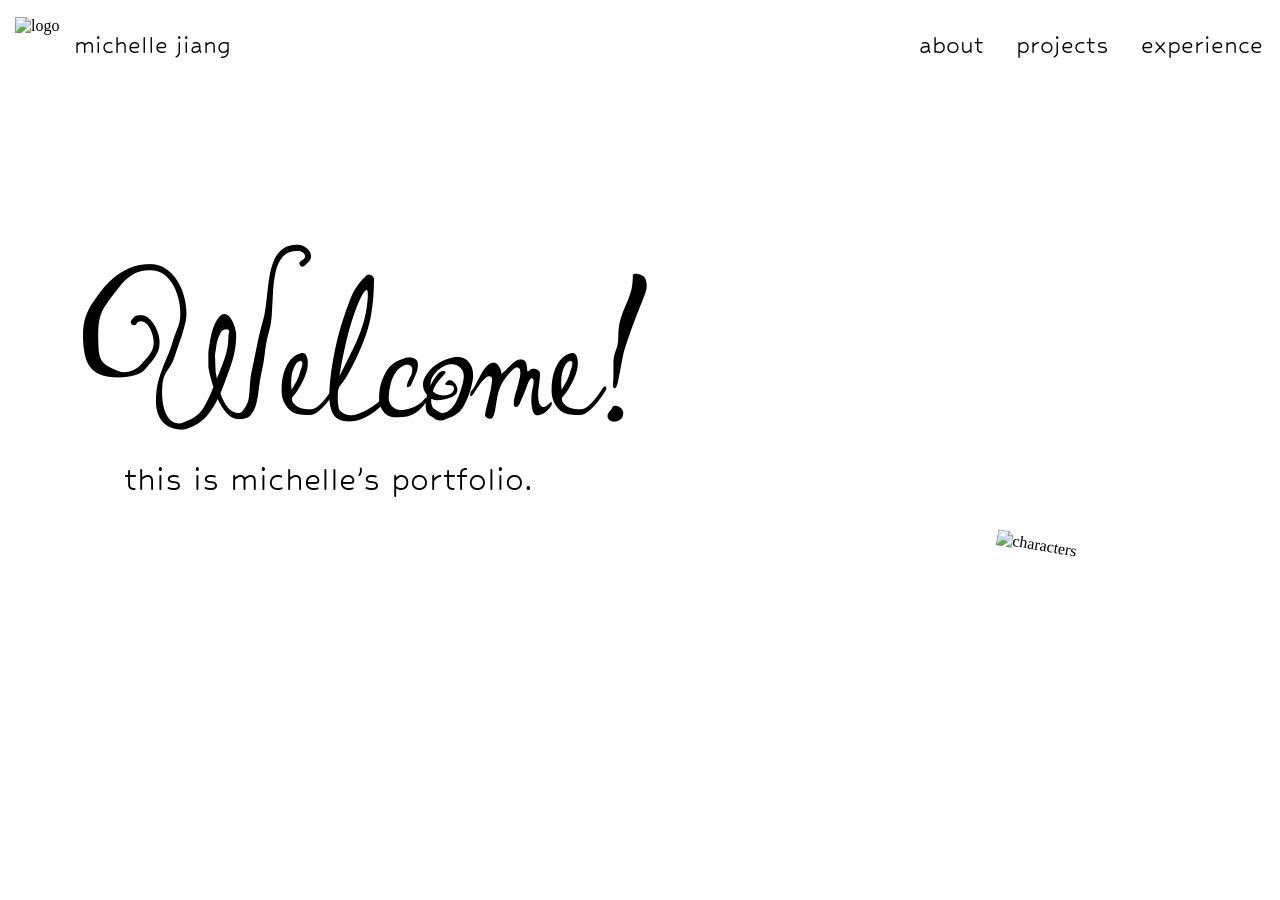
==== index.html @ 2a0ef726 "icon in tab update the icon in tab to have the image saved locally!" ====
<!DOCTYPE html>
<html lang="en">
<head>
    <meta charset="utf-8">
    <meta name="viewport" content="width=device-width, initial-scale=1.0">
    <title>Michelle Jiang</title>
    <link rel="icon" type="image/png" href="favicon.png">
    <link rel="preconnect" href="https://fonts.googleapis.com">
    <link rel="preconnect" href="https://fonts.gstatic.com" crossorigin>
    <link href="https://fonts.googleapis.com/css2?family=Ingrid+Darling&family=Hubballi&display=swap" rel="stylesheet">
    <style>
        * {
            margin: 0;
            padding: 0;
            box-sizing: border-box;
        }

        html, body {
            width: 100%;
            height: 100%;
        }

        body {
            background: white;
            overflow: hidden;
        }

        /* Scale all values from a 1440px design width using vw units (px / 14.4) */
        .page {
            position: relative;
            width: 100vw;
            height: 100vh;
        }

        /* Logo star image: left 17px, top 19px, 72x53px */
        .logo-img {
            position: absolute;
            left: 1.18vw;
            top: 1.32vw;
            width: 5vw;
            height: 3.68vw;
            object-fit: contain;
        }

        /* "michelle jiang": left 83px, top 36px, 36px font */
        .site-name {
            position: absolute;
            left: 5.76vw;
            top: 2.5vw;
            font-family: 'Hubballi', sans-serif;
            font-size: 2.15vw;
            color: black;
            white-space: nowrap;
            text-decoration: none;
        }

        /* Nav links: top 36px, 36px font */
        nav {
            position: absolute;
            right: 1.32vw;
            top: 2.5vw;
            display: flex;
            gap: 2.5vw;
        }

        nav a {
            font-family: 'Hubballi', sans-serif;
            font-size: 2.15vw;
            color: black;
            text-decoration: none;
            white-space: nowrap;
        }

        nav a:hover {
            opacity: 0.6;
        }

        /* "Welcome!": left 90px, top 310px, 256px font */
        .welcome {
            position: absolute;
            left: 6.25vw;
            top: 19.5vw;
            font-family: 'Ingrid Darling', sans-serif;
            font-size: 17.78vw;
            color: black;
            line-height: 1;
        }

        /* "this is michelle's portfolio.": left 140px, top 586px, 64px font */
        .tagline {
            position: absolute;
            left: 9.72vw;
            top: 36vw;
            font-family: 'Hubballi', sans-serif;
            font-size: 3vw;
            color: black;
            white-space: nowrap;
        }

        /* Characters image: bottom-right, moved up to fit within viewport */
        .characters {
            position: absolute;
            left: 76.74vw;
            top: 43vw;
            width: 20.55vw;
            height: 13.52vw;
            object-fit: contain;
            transform: rotate(9.65deg);
        }
    </style>
</head>
<body>
    <div class="page">
        <img class="logo-img" src="https://www.figma.com/api/mcp/asset/b4157d5f-6443-4d52-a581-0af12d80ad2c" alt="logo">
        <a class="site-name" href="#">michelle jiang</a>
        <nav>
            <a href="about.html">about</a>
            <a href="projects.html">projects</a>
            <a href="experience.html">experience</a>
        </nav>
        <p class="welcome">Welcome!</p>
        <p class="tagline">this is michelle&#8217;s portfolio.</p>
        <img class="characters" src="https://www.figma.com/api/mcp/asset/5aee02d1-0fac-4614-9560-5fb052fec30f" alt="characters">
    </div>
</body>
</html>
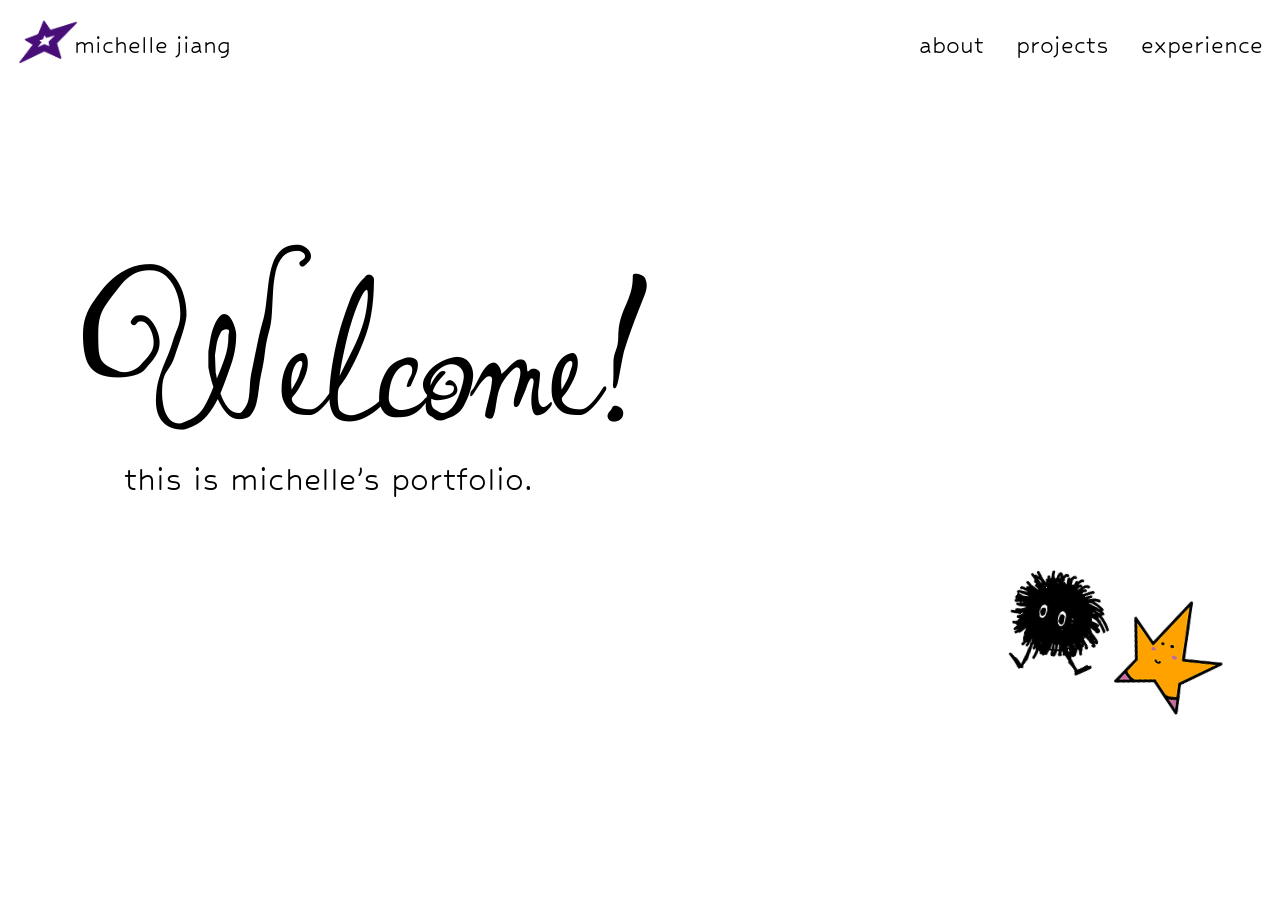
==== commit 990d685b: "updated expired photos" ====
--- a/index.html
+++ b/index.html
@@ -111,7 +111,7 @@
 </head>
 <body>
     <div class="page">
-        <img class="logo-img" src="https://www.figma.com/api/mcp/asset/b4157d5f-6443-4d52-a581-0af12d80ad2c" alt="logo">
+        <img class="logo-img" src="assets/logo.png" alt="logo">
         <a class="site-name" href="#">michelle jiang</a>
         <nav>
             <a href="about.html">about</a>
@@ -120,7 +120,7 @@
         </nav>
         <p class="welcome">Welcome!</p>
         <p class="tagline">this is michelle&#8217;s portfolio.</p>
-        <img class="characters" src="https://www.figma.com/api/mcp/asset/5aee02d1-0fac-4614-9560-5fb052fec30f" alt="characters">
+        <img class="characters" src="assets/twoLittleGuys.png" alt="characters">
     </div>
 </body>
 </html>
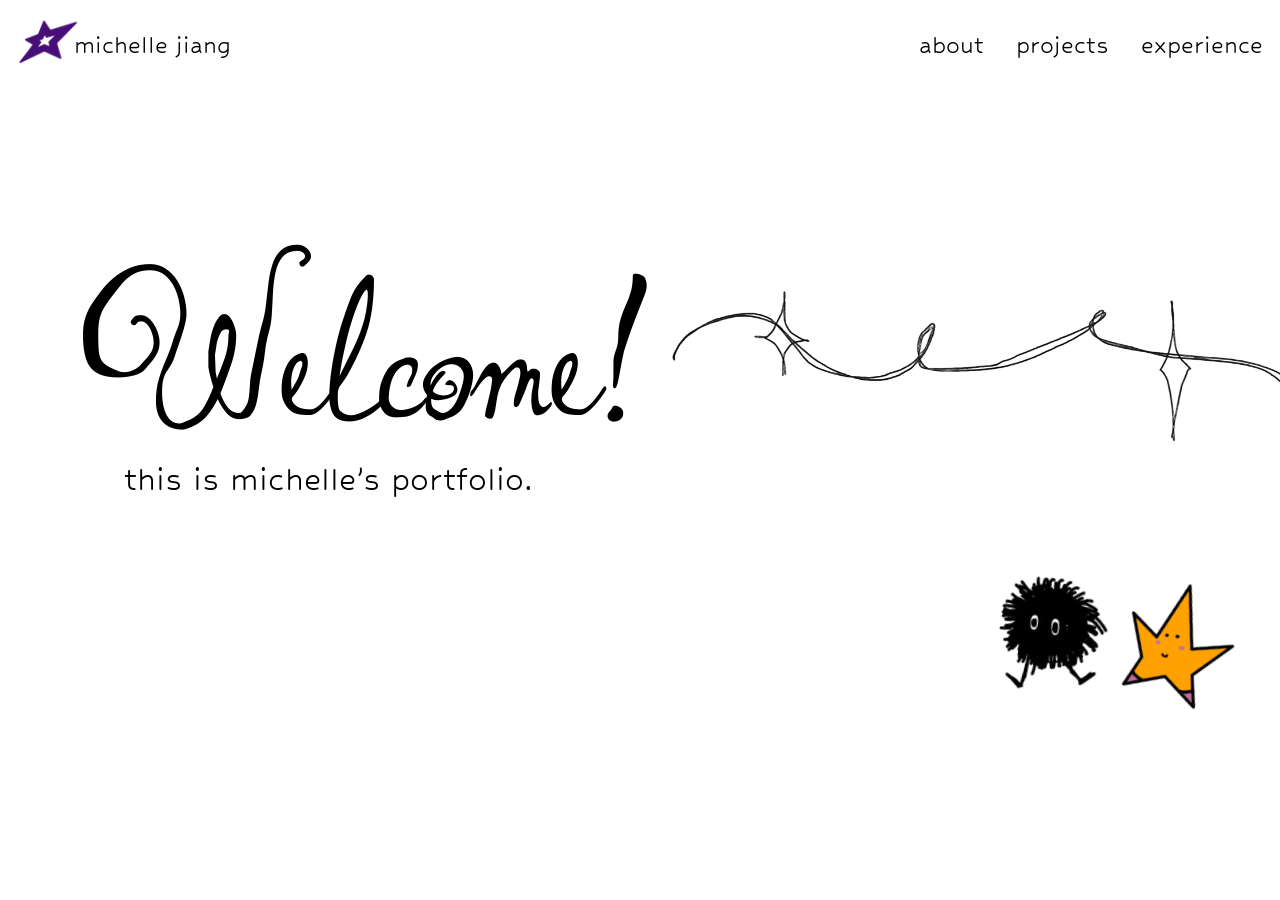
==== commit df1c829c: "minor updates changed pngs to svgs and higher quality images, added missing line art to home screen" ====
--- a/index.html
+++ b/index.html
@@ -32,6 +32,11 @@
             height: 100vh;
         }
 
+        /* On desktop the nav-row children are absolute, so this wrapper is invisible */
+        .nav-row {
+            display: contents;
+        }
+
         /* Logo star image: left 17px, top 19px, 72x53px */
         .logo-img {
             position: absolute;
@@ -95,6 +100,15 @@
             font-size: 3vw;
             color: black;
             white-space: nowrap;
+        }
+
+        /* Line art: vertically centered with welcome text, flush to right edge */
+        .line-art {
+            position: absolute;
+            left: 52vw;
+            top: 21.3vw;
+            width: 52vw;
+            height: auto;
         }
 
         /* Characters image: bottom-right, moved up to fit within viewport */
@@ -107,12 +121,138 @@
             object-fit: contain;
             transform: rotate(9.65deg);
         }
+
+        /* ── Tablet (768px – 1024px) ── */
+        @media (max-width: 1024px) {
+            .logo-img {
+                width: 40px;
+                height: 30px;
+                left: 16px;
+                top: 14px;
+            }
+
+            .site-name {
+                left: 64px;
+                top: 18px;
+                font-size: 20px;
+            }
+
+            nav {
+                right: 16px;
+                top: 18px;
+                gap: 20px;
+            }
+
+            nav a {
+                font-size: 20px;
+            }
+
+            .welcome {
+                left: 5vw;
+                top: 18vw;
+                font-size: 18vw;
+            }
+
+            .tagline {
+                left: 7vw;
+                top: 36vw;
+                font-size: 3.5vw;
+            }
+
+            .characters {
+                left: 68vw;
+                top: 44vw;
+                width: 28vw;
+                height: 18vw;
+            }
+
+            .line-art {
+                top: 20vw;
+                width: 48vw;
+            }
+        }
+
+        /* ── Mobile (<768px) ── */
+        @media (max-width: 767px) {
+            body {
+                overflow: auto;
+                height: auto;
+            }
+
+            .page {
+                position: static;
+                height: auto;
+                min-height: 100vh;
+                width: 100%;
+                display: flex;
+                flex-direction: column;
+                padding: 14px 20px 40px;
+            }
+
+            /* nav-row: logo + site name side by side */
+            .nav-row {
+                display: flex;
+                align-items: center;
+                gap: 10px;
+                margin-bottom: 8px;
+            }
+
+            .logo-img {
+                position: static;
+                width: 36px;
+                height: 26px;
+                flex-shrink: 0;
+            }
+
+            .site-name {
+                position: static;
+                font-size: 18px;
+            }
+
+            /* Nav links row below logo */
+            nav {
+                position: static;
+                gap: 20px;
+                justify-content: flex-start;
+                margin-bottom: 4px;
+            }
+
+            nav a {
+                font-size: 16px;
+            }
+
+            /* Main content stacked */
+            .welcome {
+                position: static;
+                font-size: 21vw;
+                line-height: 1;
+                margin-top: 20px;
+            }
+
+            .tagline {
+                position: static;
+                font-size: 5.5vw;
+                white-space: normal;
+                margin-top: 10px;
+            }
+
+            /* Hide characters — they'd overflow and overlap text */
+            .characters {
+                display: none;
+            }
+
+            .line-art {
+                display: none;
+            }
+        }
     </style>
 </head>
 <body>
     <div class="page">
-        <img class="logo-img" src="assets/logo.png" alt="logo">
-        <a class="site-name" href="#">michelle jiang</a>
+        <div class="nav-row">
+            <a href="#"><img class="logo-img" src="assets/logo.svg" alt="logo"></a>
+            <a class="site-name" href="#">michelle jiang</a>
+        </div>
         <nav>
             <a href="about.html">about</a>
             <a href="projects.html">projects</a>
@@ -120,7 +260,8 @@
         </nav>
         <p class="welcome">Welcome!</p>
         <p class="tagline">this is michelle&#8217;s portfolio.</p>
-        <img class="characters" src="assets/twoLittleGuys.png" alt="characters">
+        <img class="line-art" src="assets/lineArt-home.svg" alt="line art">
+        <img class="characters" src="assets/twoLittleGuys.svg" alt="characters">
     </div>
 </body>
 </html>
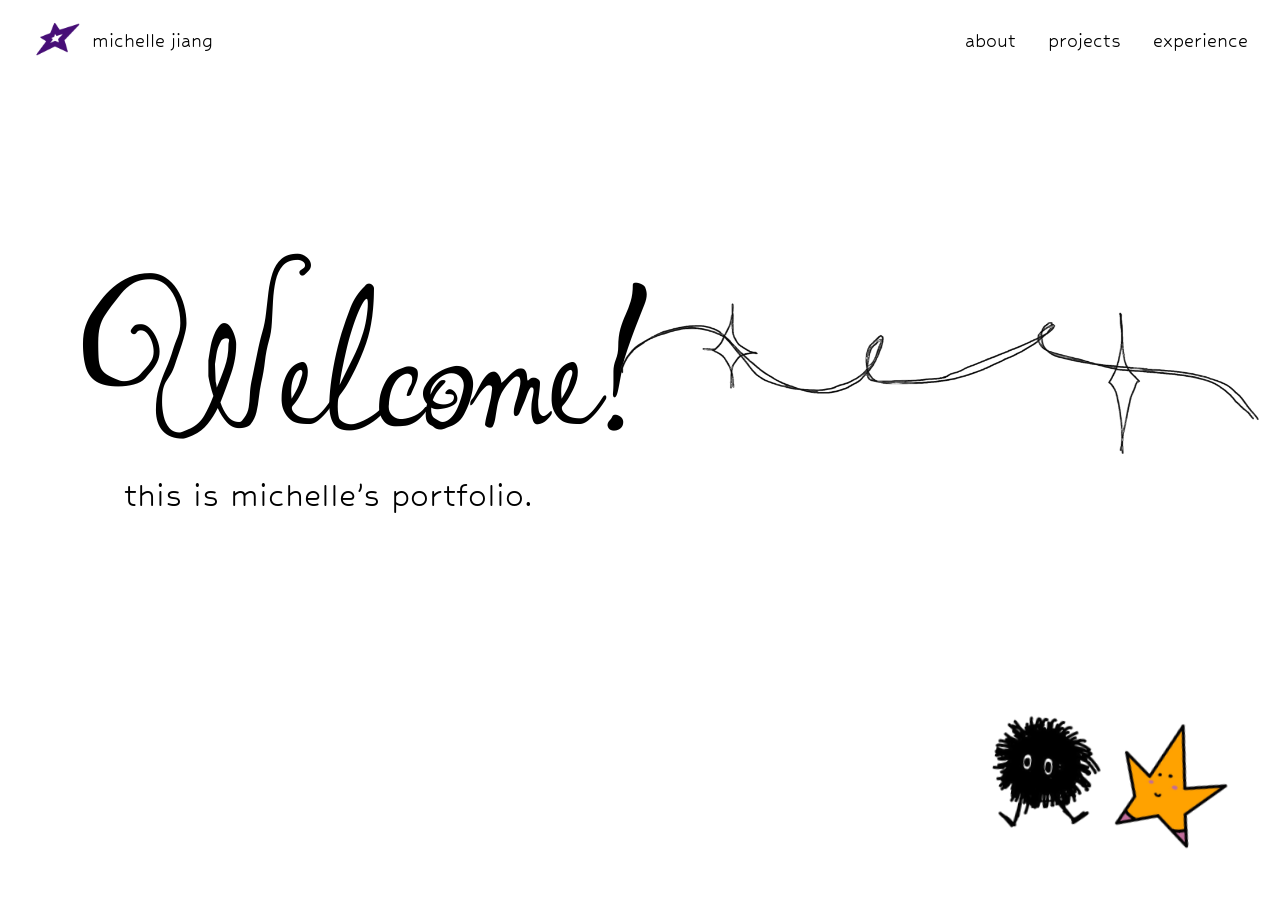
==== commit e999d0b7: "some random updates changing size of screen" ====
--- a/index.html
+++ b/index.html
@@ -8,248 +8,91 @@
     <link rel="preconnect" href="https://fonts.googleapis.com">
     <link rel="preconnect" href="https://fonts.gstatic.com" crossorigin>
     <link href="https://fonts.googleapis.com/css2?family=Ingrid+Darling&family=Hubballi&display=swap" rel="stylesheet">
+    <link rel="stylesheet" href="style.css">
     <style>
-        * {
-            margin: 0;
-            padding: 0;
-            box-sizing: border-box;
+        /* ── Home — mobile base ── */
+        body {
+            display: flex;
+            flex-direction: column;
+            min-height: 100vh;
         }
 
-        html, body {
-            width: 100%;
-            height: 100%;
+        .home-main {
+            flex: 1;
+            padding: 1.25rem 1.25rem 2.5rem;
+            display: flex;
+            flex-direction: column;
         }
 
-        body {
-            background: white;
-            overflow: hidden;
+        .welcome {
+            font-family: var(--font-display);
+            font-size: clamp(3rem, 21vw, 18rem);
+            line-height: 1;
+            margin-top: 1rem;
         }
 
-        /* Scale all values from a 1440px design width using vw units (px / 14.4) */
-        .page {
-            position: relative;
-            width: 100vw;
-            height: 100vh;
+        .tagline {
+            font-family: var(--font-body);
+            font-size: clamp(1rem, 5.5vw, 1.5rem);
+            margin-top: 0.5rem;
         }
 
-        /* On desktop the nav-row children are absolute, so this wrapper is invisible */
-        .nav-row {
-            display: contents;
-        }
+        .line-art,
+        .characters { display: none; }
 
-        /* Logo star image: left 17px, top 19px, 72x53px */
-        .logo-img {
-            position: absolute;
-            left: 1.18vw;
-            top: 1.32vw;
-            width: 5vw;
-            height: 3.68vw;
-            object-fit: contain;
-        }
-
-        /* "michelle jiang": left 83px, top 36px, 36px font */
-        .site-name {
-            position: absolute;
-            left: 5.76vw;
-            top: 2.5vw;
-            font-family: 'Hubballi', sans-serif;
-            font-size: 2.15vw;
-            color: black;
-            white-space: nowrap;
-            text-decoration: none;
-        }
-
-        /* Nav links: top 36px, 36px font */
-        nav {
-            position: absolute;
-            right: 1.32vw;
-            top: 2.5vw;
-            display: flex;
-            gap: 2.5vw;
-        }
-
-        nav a {
-            font-family: 'Hubballi', sans-serif;
-            font-size: 2.15vw;
-            color: black;
-            text-decoration: none;
-            white-space: nowrap;
-        }
-
-        nav a:hover {
-            opacity: 0.6;
-        }
-
-        /* "Welcome!": left 90px, top 310px, 256px font */
-        .welcome {
-            position: absolute;
-            left: 6.25vw;
-            top: 19.5vw;
-            font-family: 'Ingrid Darling', sans-serif;
-            font-size: 17.78vw;
-            color: black;
-            line-height: 1;
-        }
-
-        /* "this is michelle's portfolio.": left 140px, top 586px, 64px font */
-        .tagline {
-            position: absolute;
-            left: 9.72vw;
-            top: 36vw;
-            font-family: 'Hubballi', sans-serif;
-            font-size: 3vw;
-            color: black;
-            white-space: nowrap;
-        }
-
-        /* Line art: vertically centered with welcome text, flush to right edge */
-        .line-art {
-            position: absolute;
-            left: 52vw;
-            top: 21.3vw;
-            width: 52vw;
-            height: auto;
-        }
-
-        /* Characters image: bottom-right, moved up to fit within viewport */
-        .characters {
-            position: absolute;
-            left: 76.74vw;
-            top: 43vw;
-            width: 20.55vw;
-            height: 13.52vw;
-            object-fit: contain;
-            transform: rotate(9.65deg);
-        }
-
-        /* ── Tablet (768px – 1024px) ── */
-        @media (max-width: 1024px) {
-            .logo-img {
-                width: 40px;
-                height: 30px;
-                left: 16px;
-                top: 14px;
+        /* ── Desktop (1024px+) — artistic single-screen layout ── */
+        @media (min-width: 1024px) {
+            body {
+                overflow: hidden;
+                height: 100vh;
             }
 
-            .site-name {
-                left: 64px;
-                top: 18px;
-                font-size: 20px;
-            }
-
-            nav {
-                right: 16px;
-                top: 18px;
-                gap: 20px;
-            }
-
-            nav a {
-                font-size: 20px;
+            .home-main {
+                position: relative;
+                padding: 0;
+                overflow: hidden;
             }
 
             .welcome {
-                left: 5vw;
-                top: 18vw;
-                font-size: 18vw;
+                position: absolute;
+                left: 6.25vw;
+                top: 14vw;
+                font-size: 17.78vw;
+                margin-top: 0;
             }
 
             .tagline {
-                left: 7vw;
-                top: 36vw;
-                font-size: 3.5vw;
+                position: absolute;
+                left: 9.72vw;
+                top: 31vw;
+                font-size: 3vw;
+                margin-top: 0;
+                white-space: nowrap;
+            }
+
+            .line-art {
+                display: block;
+                position: absolute;
+                right: 0;
+                top: 16vw;
+                width: 52vw;
             }
 
             .characters {
-                left: 68vw;
-                top: 44vw;
-                width: 28vw;
-                height: 18vw;
-            }
-
-            .line-art {
-                top: 20vw;
-                width: 48vw;
-            }
-        }
-
-        /* ── Mobile (<768px) ── */
-        @media (max-width: 767px) {
-            body {
-                overflow: auto;
+                display: block;
+                position: absolute;
+                right: 3.26vw;
+                bottom: 4vw;
+                width: 20.55vw;
                 height: auto;
-            }
-
-            .page {
-                position: static;
-                height: auto;
-                min-height: 100vh;
-                width: 100%;
-                display: flex;
-                flex-direction: column;
-                padding: 14px 20px 40px;
-            }
-
-            /* nav-row: logo + site name side by side */
-            .nav-row {
-                display: flex;
-                align-items: center;
-                gap: 10px;
-                margin-bottom: 8px;
-            }
-
-            .logo-img {
-                position: static;
-                width: 36px;
-                height: 26px;
-                flex-shrink: 0;
-            }
-
-            .site-name {
-                position: static;
-                font-size: 18px;
-            }
-
-            /* Nav links row below logo */
-            nav {
-                position: static;
-                gap: 20px;
-                justify-content: flex-start;
-                margin-bottom: 4px;
-            }
-
-            nav a {
-                font-size: 16px;
-            }
-
-            /* Main content stacked */
-            .welcome {
-                position: static;
-                font-size: 21vw;
-                line-height: 1;
-                margin-top: 20px;
-            }
-
-            .tagline {
-                position: static;
-                font-size: 5.5vw;
-                white-space: normal;
-                margin-top: 10px;
-            }
-
-            /* Hide characters — they'd overflow and overlap text */
-            .characters {
-                display: none;
-            }
-
-            .line-art {
-                display: none;
+                transform: rotate(9.65deg);
             }
         }
     </style>
 </head>
 <body>
-    <div class="page">
-        <div class="nav-row">
+    <header class="site-header">
+        <div class="nav-brand">
             <a href="#"><img class="logo-img" src="assets/logo.svg" alt="logo"></a>
             <a class="site-name" href="#">michelle jiang</a>
         </div>
@@ -258,10 +101,12 @@
             <a href="projects.html">projects</a>
             <a href="experience.html">experience</a>
         </nav>
+    </header>
+    <main class="home-main">
         <p class="welcome">Welcome!</p>
         <p class="tagline">this is michelle&#8217;s portfolio.</p>
-        <img class="line-art" src="assets/lineArt-home.svg" alt="line art">
-        <img class="characters" src="assets/twoLittleGuys.svg" alt="characters">
-    </div>
+        <img class="line-art" src="assets/lineArt-home.svg" alt="">
+        <img class="characters" src="assets/twoLittleGuys.svg" alt="">
+    </main>
 </body>
 </html>
--- a/style.css
+++ b/style.css
@@ -0,0 +1,102 @@
+/* ── Reset ── */
+*, *::before, *::after {
+    margin: 0;
+    padding: 0;
+    box-sizing: border-box;
+}
+
+html { font-size: 16px; }
+
+body {
+    background: #fff;
+    color: #000;
+    overflow-x: hidden;
+}
+
+/* ── Tokens ── */
+:root {
+    --font-display: 'Ingrid Darling', cursive;
+    --font-body: 'Hubballi', sans-serif;
+    --accent: #480e78;
+    --surface: #e8e4eb;
+    --surface-2: #d9d9d9;
+}
+
+/* ── Site header ── */
+.site-header {
+    display: flex;
+    flex-wrap: wrap;
+    align-items: center;
+    justify-content: space-between;
+    gap: 0.375rem 1rem;
+    padding: 0.875rem 1.25rem;
+    position: relative;
+    z-index: 10;
+}
+
+/* On mobile the brand fills the row; nav wraps underneath */
+.nav-brand {
+    display: flex;
+    align-items: center;
+    gap: 0.625rem;
+    flex: 1 1 100%;
+}
+
+.logo-img {
+    width: 2.25rem;
+    height: 1.625rem;
+    object-fit: contain;
+    flex-shrink: 0;
+}
+
+.site-name {
+    font-family: var(--font-body);
+    font-size: 1.125rem;
+    color: #000;
+    text-decoration: none;
+    white-space: nowrap;
+}
+
+nav {
+    display: flex;
+    gap: 1.25rem;
+}
+
+nav a {
+    font-family: var(--font-body);
+    font-size: 1rem;
+    color: #000;
+    text-decoration: none;
+    white-space: nowrap;
+}
+
+nav a:hover { opacity: 0.6; }
+
+nav a.active {
+    text-decoration: underline;
+    text-decoration-color: var(--accent);
+    text-decoration-thickness: 3px;
+    text-underline-offset: 6px;
+}
+
+/* Tablet (768px+) */
+@media (min-width: 768px) {
+    .site-header {
+        flex-wrap: nowrap;
+        padding: 1.125rem 1.75rem;
+    }
+    .nav-brand { flex: 0 0 auto; }
+    .logo-img { width: 2.75rem; height: 2rem; }
+    .site-name { font-size: 1.25rem; }
+    nav { gap: 1.75rem; }
+    nav a { font-size: 1.25rem; }
+}
+
+/* Desktop (1024px+) */
+@media (min-width: 1024px) {
+    .site-header { padding: 1.25rem 2rem; }
+    .logo-img { width: 3.125rem; height: 2.25rem; }
+    .site-name { font-size: 1.375rem; }
+    nav { gap: 2rem; }
+    nav a { font-size: 1.375rem; }
+}
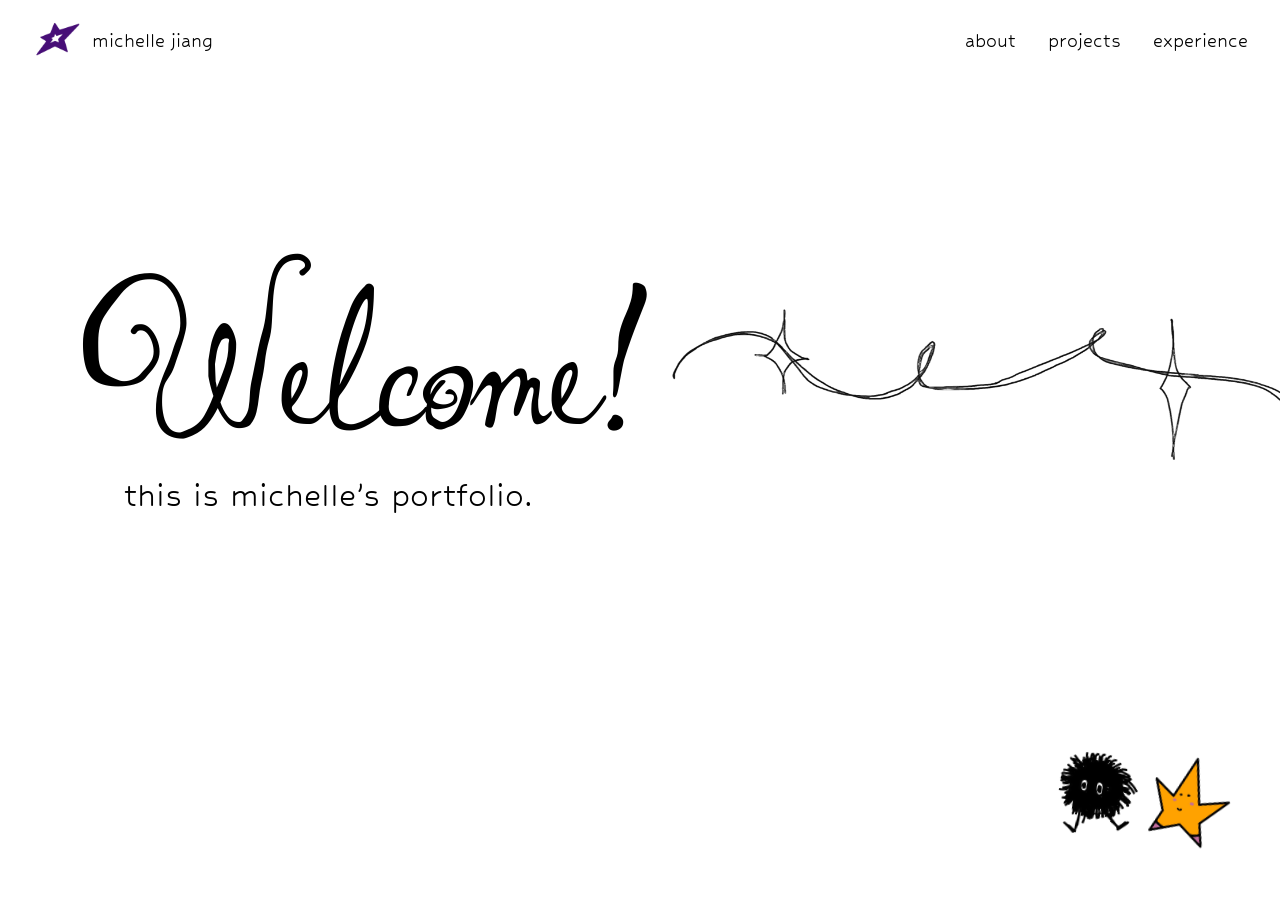
==== commit 17c53fa0: "updated homepage sizing fixed some placement issues with images after last update" ====
--- a/index.html
+++ b/index.html
@@ -73,8 +73,8 @@
             .line-art {
                 display: block;
                 position: absolute;
-                right: 0;
-                top: 16vw;
+                left: 52vw;
+                top: 16.5vw;
                 width: 52vw;
             }
 
@@ -83,7 +83,7 @@
                 position: absolute;
                 right: 3.26vw;
                 bottom: 4vw;
-                width: 20.55vw;
+                width: 15vw;
                 height: auto;
                 transform: rotate(9.65deg);
             }
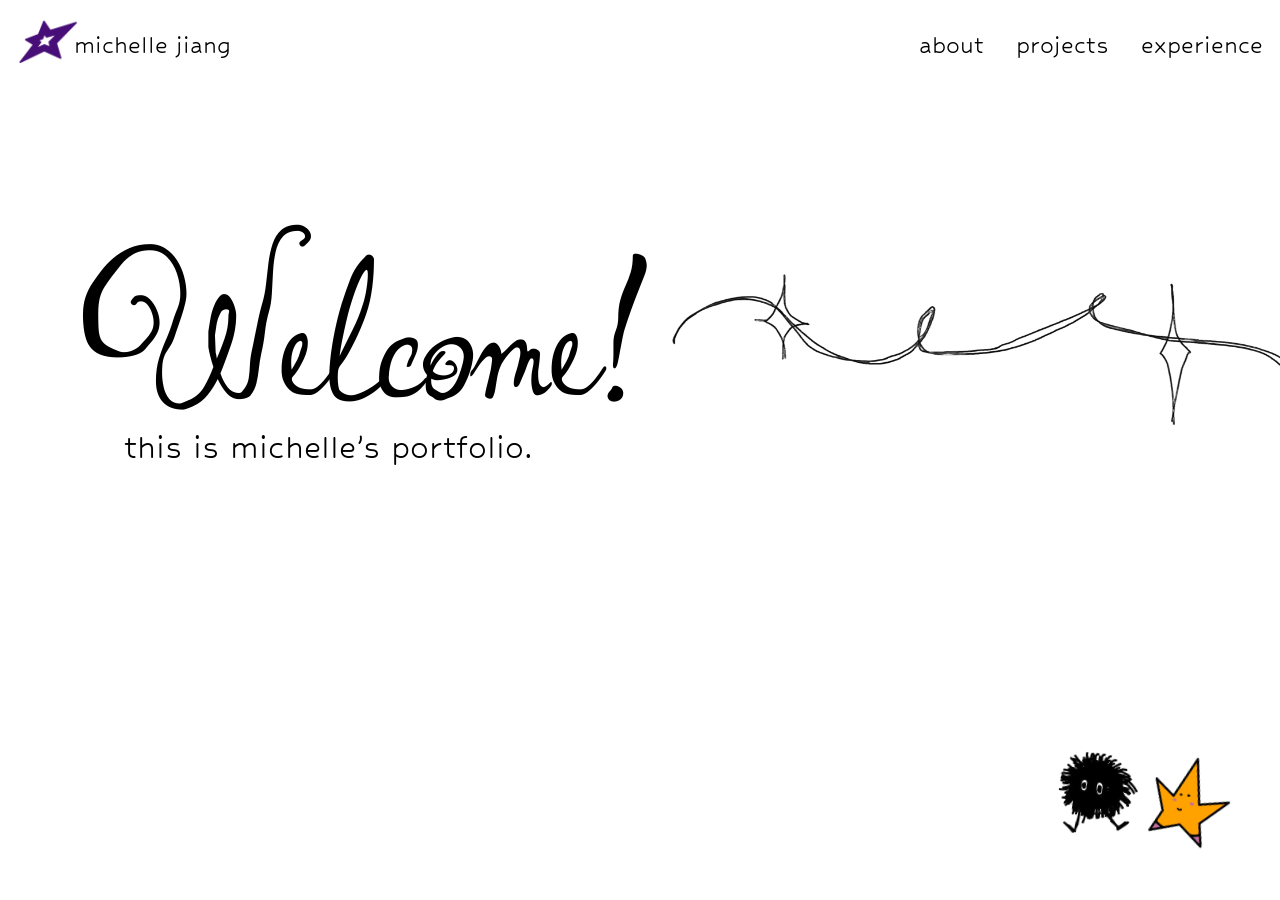
==== commit de8030db: "large battle about the nav bar turns out i was just looking at a cached version of the website. the " ====
--- a/index.html
+++ b/index.html
@@ -56,7 +56,7 @@
             .welcome {
                 position: absolute;
                 left: 6.25vw;
-                top: 14vw;
+                top: 18vw;
                 font-size: 17.78vw;
                 margin-top: 0;
             }
@@ -64,7 +64,7 @@
             .tagline {
                 position: absolute;
                 left: 9.72vw;
-                top: 31vw;
+                top: 33.5vw;
                 font-size: 3vw;
                 margin-top: 0;
                 white-space: nowrap;
@@ -74,7 +74,7 @@
                 display: block;
                 position: absolute;
                 left: 52vw;
-                top: 16.5vw;
+                top: 20vw;
                 width: 52vw;
             }
 
@@ -91,17 +91,15 @@
     </style>
 </head>
 <body>
-    <header class="site-header">
-        <div class="nav-brand">
-            <a href="#"><img class="logo-img" src="assets/logo.svg" alt="logo"></a>
-            <a class="site-name" href="#">michelle jiang</a>
-        </div>
-        <nav>
-            <a href="about.html">about</a>
-            <a href="projects.html">projects</a>
-            <a href="experience.html">experience</a>
-        </nav>
-    </header>
+    <div class="nav-row">
+        <a href="#"><img class="logo-img" src="assets/logo.svg" alt="logo"></a>
+        <a class="site-name" href="#">michelle jiang</a>
+    </div>
+    <nav>
+        <a href="about.html">about</a>
+        <a href="projects.html">projects</a>
+        <a href="experience.html">experience</a>
+    </nav>
     <main class="home-main">
         <p class="welcome">Welcome!</p>
         <p class="tagline">this is michelle&#8217;s portfolio.</p>
--- a/style.css
+++ b/style.css
@@ -22,36 +22,24 @@
     --surface-2: #d9d9d9;
 }
 
-/* ── Site header ── */
-.site-header {
-    display: flex;
-    flex-wrap: wrap;
-    align-items: center;
-    justify-content: space-between;
-    gap: 0.375rem 1rem;
-    padding: 0.875rem 1.25rem;
-    position: relative;
-    z-index: 10;
-}
-
-/* On mobile the brand fills the row; nav wraps underneath */
-.nav-brand {
+/* ── Nav ── */
+.nav-row {
     display: flex;
     align-items: center;
-    gap: 0.625rem;
-    flex: 1 1 100%;
+    gap: 10px;
+    padding: 14px 20px 0;
 }
 
 .logo-img {
-    width: 2.25rem;
-    height: 1.625rem;
+    width: 36px;
+    height: 26px;
     object-fit: contain;
     flex-shrink: 0;
 }
 
 .site-name {
     font-family: var(--font-body);
-    font-size: 1.125rem;
+    font-size: 18px;
     color: #000;
     text-decoration: none;
     white-space: nowrap;
@@ -59,12 +47,13 @@
 
 nav {
     display: flex;
-    gap: 1.25rem;
+    gap: 20px;
+    padding: 8px 20px 16px;
 }
 
 nav a {
     font-family: var(--font-body);
-    font-size: 1rem;
+    font-size: 16px;
     color: #000;
     text-decoration: none;
     white-space: nowrap;
@@ -81,22 +70,48 @@
 
 /* Tablet (768px+) */
 @media (min-width: 768px) {
-    .site-header {
-        flex-wrap: nowrap;
-        padding: 1.125rem 1.75rem;
-    }
-    .nav-brand { flex: 0 0 auto; }
-    .logo-img { width: 2.75rem; height: 2rem; }
-    .site-name { font-size: 1.25rem; }
-    nav { gap: 1.75rem; }
-    nav a { font-size: 1.25rem; }
+    .nav-row { padding: 14px 16px 0; }
+    .logo-img { width: 40px; height: 30px; }
+    .site-name { font-size: 20px; }
+    nav { gap: 20px; padding: 8px 16px 20px; }
+    nav a { font-size: 20px; }
 }
 
 /* Desktop (1024px+) */
 @media (min-width: 1024px) {
-    .site-header { padding: 1.25rem 2rem; }
-    .logo-img { width: 3.125rem; height: 2.25rem; }
-    .site-name { font-size: 1.375rem; }
-    nav { gap: 2rem; }
-    nav a { font-size: 1.375rem; }
+    body { position: relative; }
+
+    .nav-row {
+        height: 0;
+        overflow: visible;
+        padding: 0;
+    }
+
+    .logo-img {
+        position: absolute;
+        left: 1.18vw;
+        top: 1.32vw;
+        width: 5vw;
+        height: 3.68vw;
+        z-index: 10;
+    }
+
+    .site-name {
+        position: absolute;
+        left: 5.76vw;
+        top: 2.5vw;
+        font-size: 2.15vw;
+        z-index: 10;
+    }
+
+    nav {
+        position: absolute;
+        right: 1.32vw;
+        top: 2.5vw;
+        gap: 2.5vw;
+        padding: 0;
+        z-index: 10;
+    }
+
+    nav a { font-size: 2.15vw; }
 }
